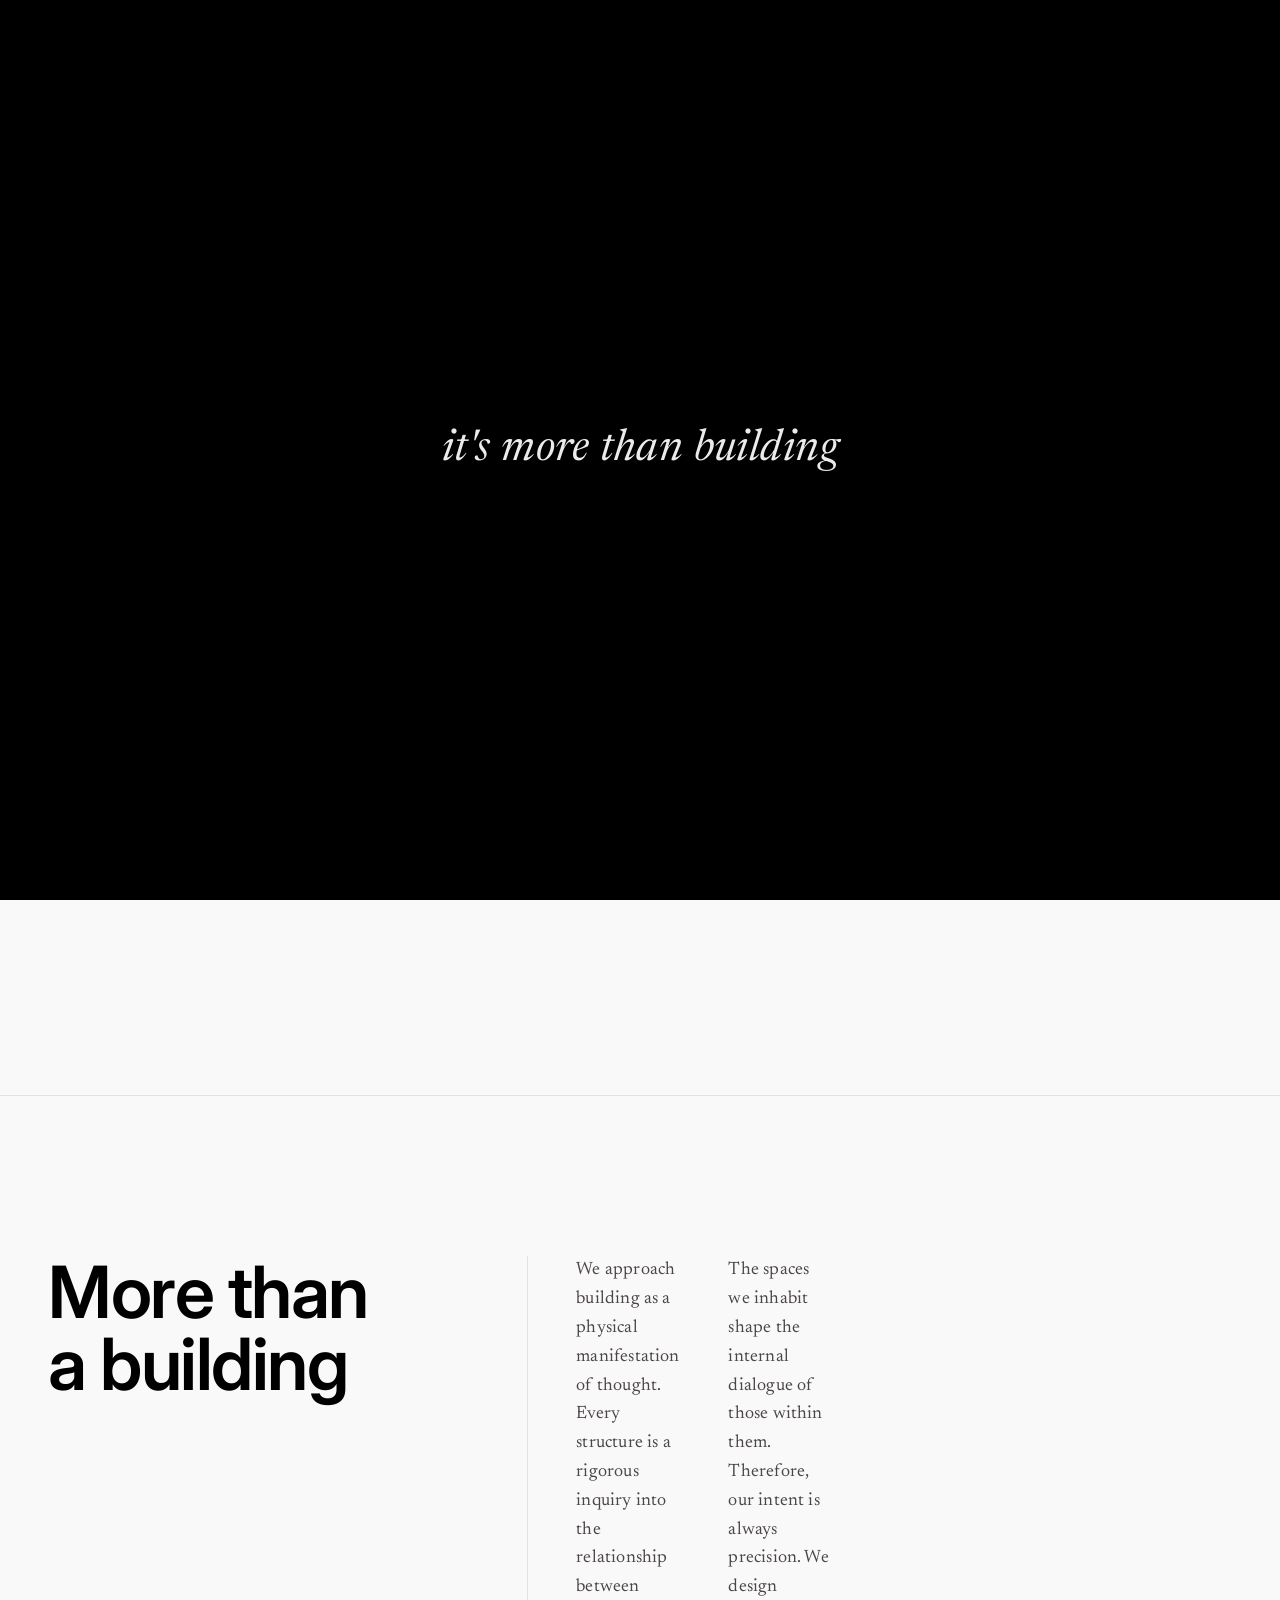
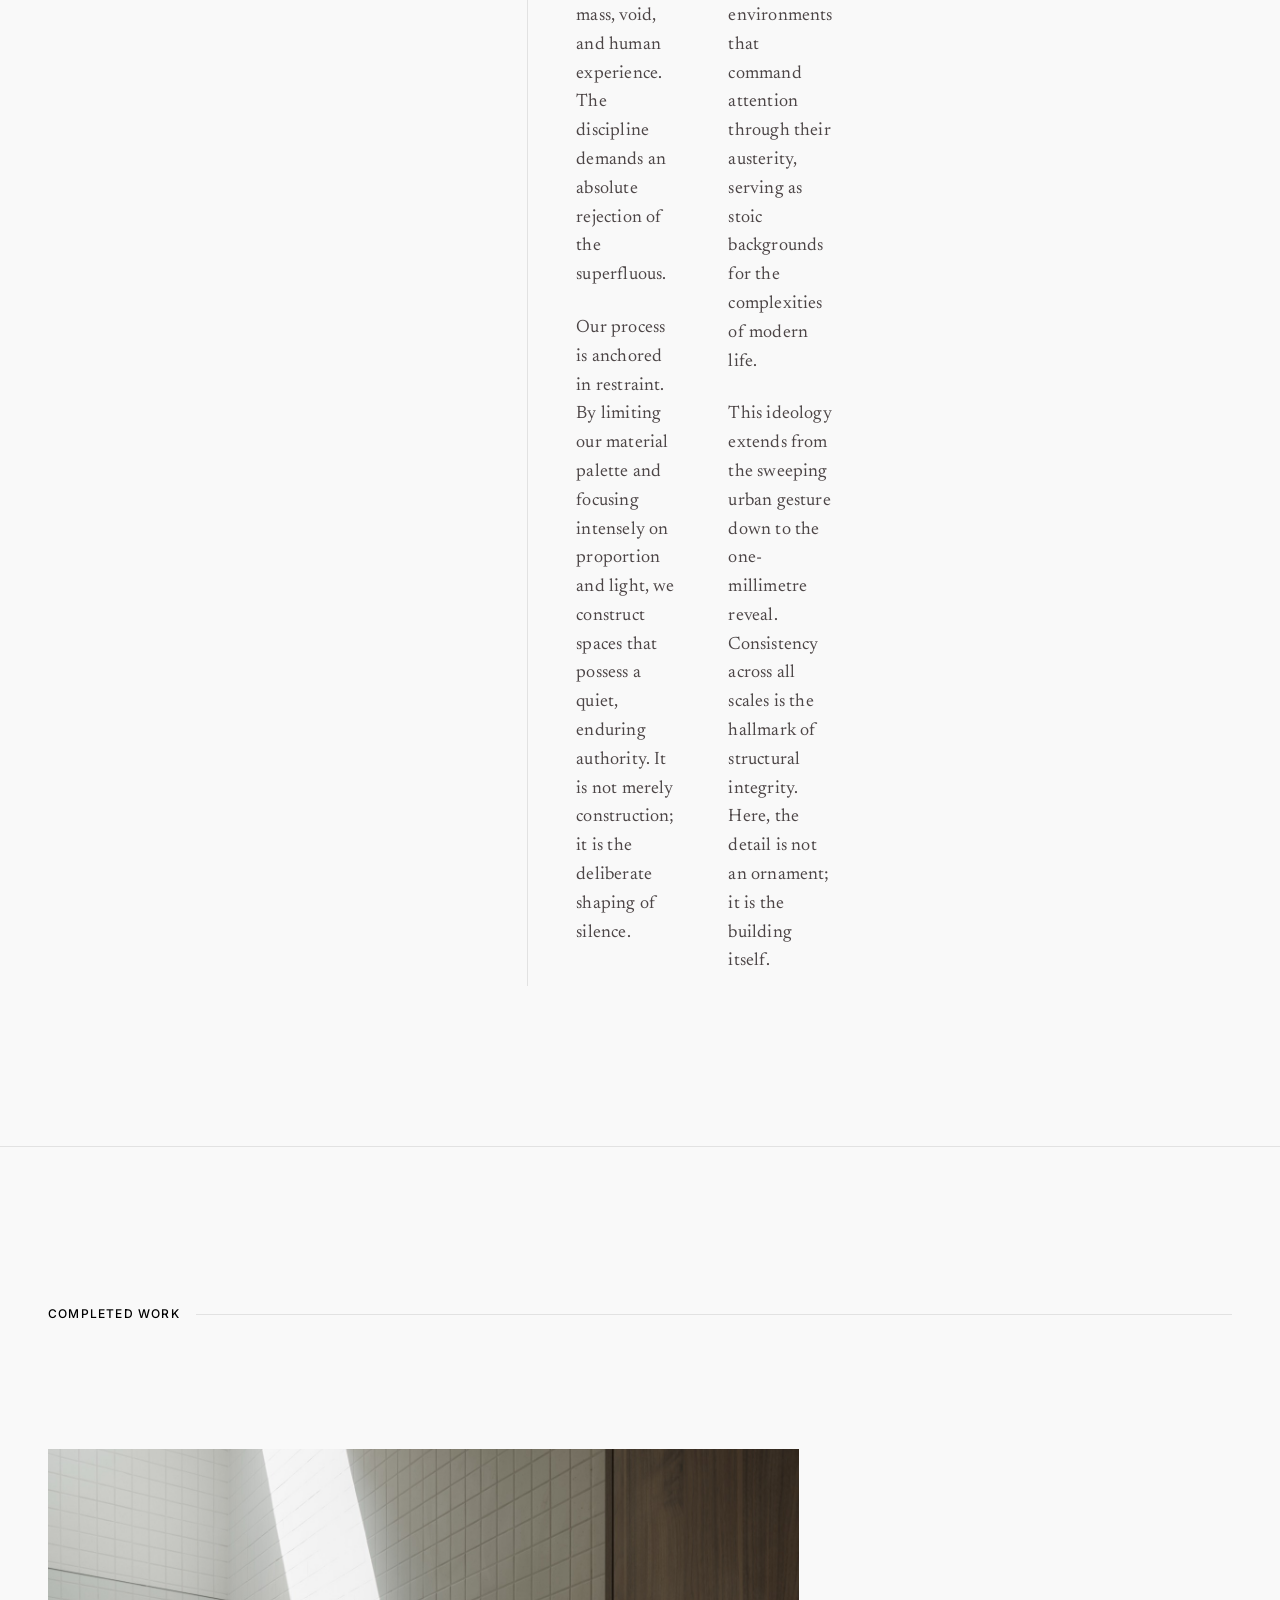
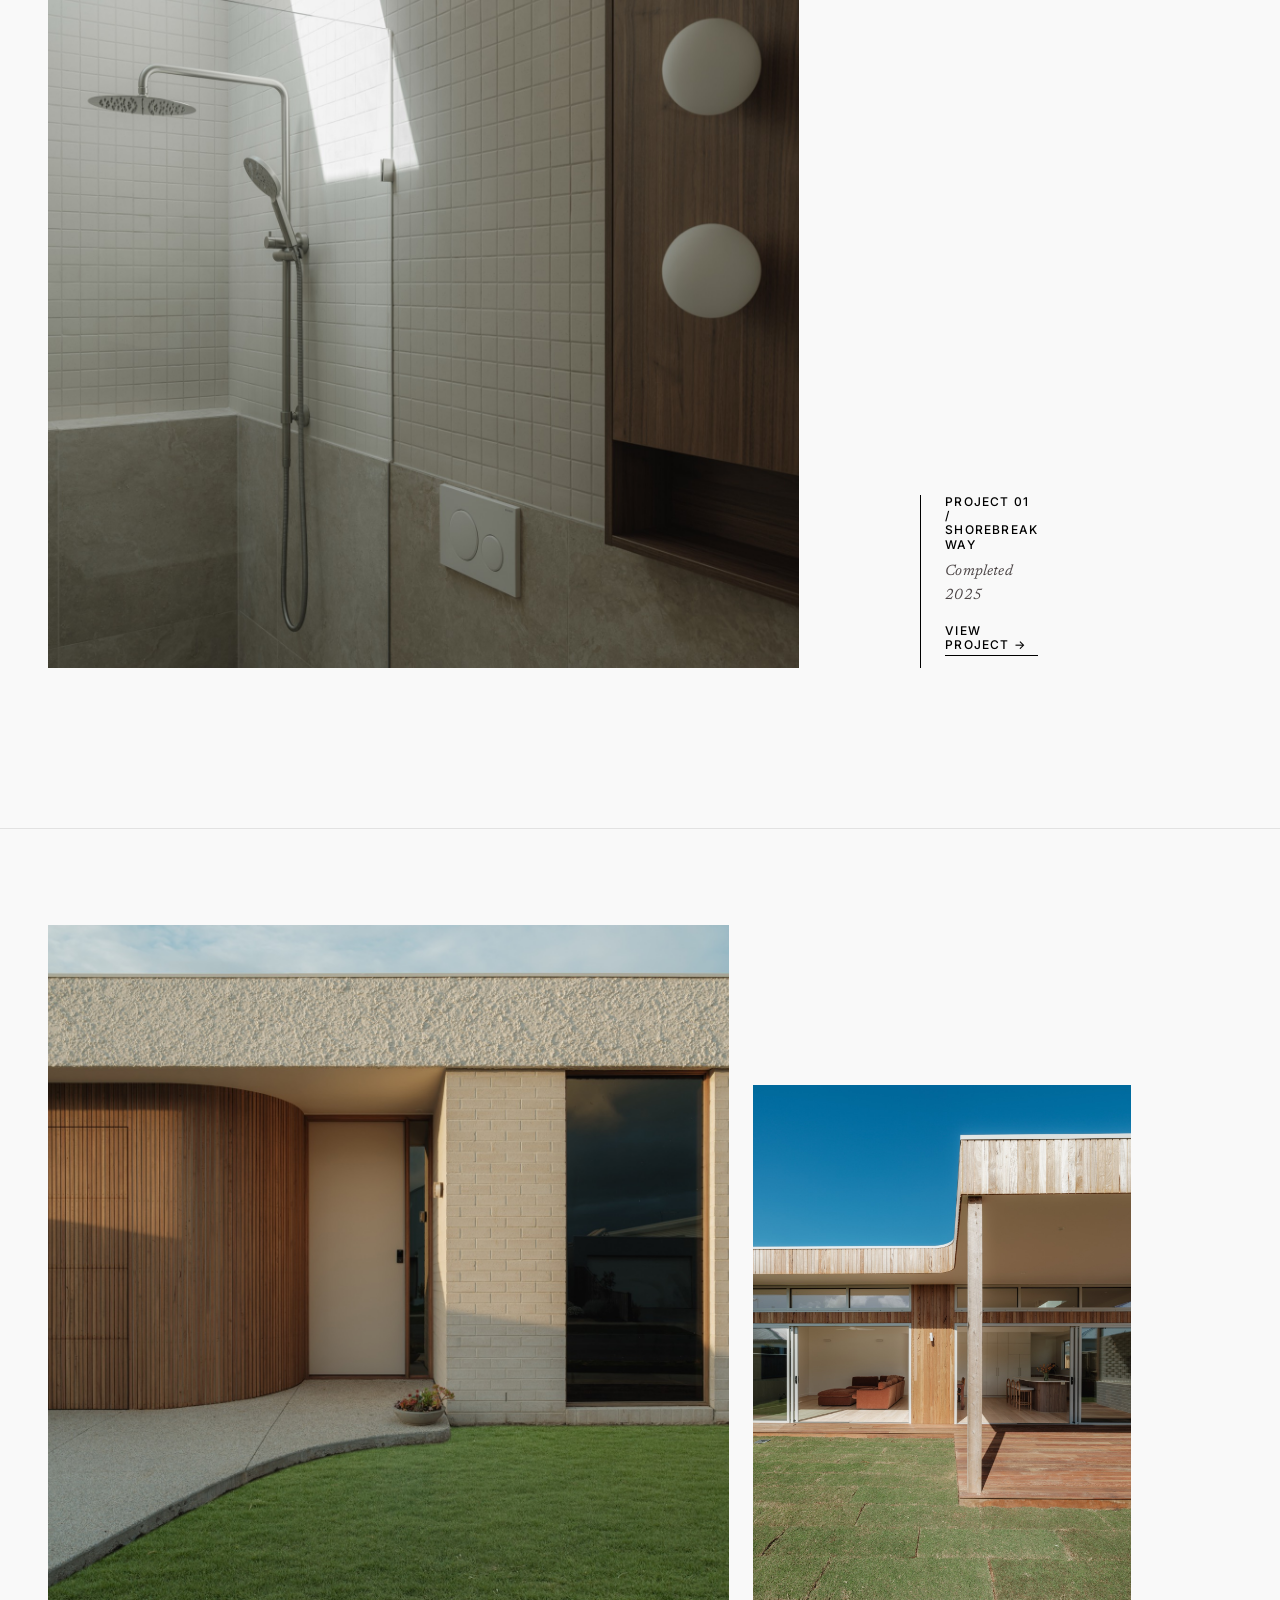
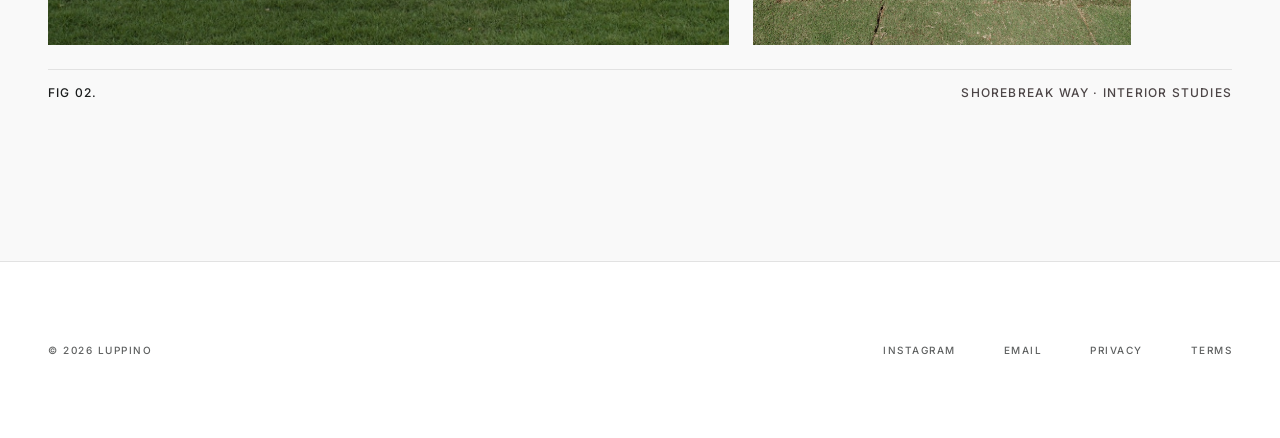
==== site/index.html @ 78cda124 "Initial site build for LUPPINO Three-page site (Home, Projects, Contact) implementing the Architectu" ====
<!DOCTYPE html>
<html lang="en">
<head>
  <meta charset="UTF-8" />
  <meta name="viewport" content="width=device-width, initial-scale=1.0" />
  <title>LUPPINO — Building with Intent</title>
  <meta name="description" content="LUPPINO is a building company committed to enduring architecture — precision in form, restraint in material, intent in every detail." />
  <link rel="preconnect" href="https://fonts.googleapis.com" />
  <link rel="preconnect" href="https://fonts.gstatic.com" crossorigin />
  <link rel="stylesheet" href="https://fonts.googleapis.com/css2?family=Inter:wght@400;500;600;700&family=Newsreader:opsz,wght@6..72,400;6..72,500&display=swap" />
  <link rel="stylesheet" href="css/styles.css" />
  <script defer src="js/motion.js"></script>
</head>
<body class="has-intro">

  <!-- Intro / page-load curtain -->
  <div class="intro" aria-hidden="true">
    <img class="intro__logo" src="images/logo.png" alt="" />
    <span class="intro__slogan">it's more than building</span>
  </div>

  <nav class="nav">
    <a href="index.html"><img class="nav__logo" src="images/logo.png" alt="LUPPINO" /></a>
    <ul class="nav__list">
      <li><a class="nav__link is-active" href="index.html">Home</a></li>
      <li><a class="nav__link" href="projects.html">Projects</a></li>
      <li><a class="nav__link" href="contact.html">Contact</a></li>
    </ul>
  </nav>

  <main>

    <!-- Hero -->
    <section class="hero" style="padding-top: 160px;">
      <div class="hero__frame hero__frame--branded">
        <img class="hero__image hero__image--clean" src="images/hero.jpg" alt="LUPPINO — Shorebreak Way" />
      </div>
      <div class="hero__caption">
        <span class="label-sm">Fig 01.</span>
        <span class="label-sm right">Shorebreak Way · 2025</span>
      </div>
    </section>

    <!-- Mission -->
    <section class="mission">
      <div class="grid-12">
        <div class="col-5">
          <h2 class="headline-lg mission__title">More than<br />a building</h2>
        </div>
        <div class="col-6 start-7 mission__copy">
          <div class="mission__copy-cols body-md">
            <p>We approach building as a physical manifestation of thought. Every structure is a rigorous inquiry into the relationship between mass, void, and human experience. The discipline demands an absolute rejection of the superfluous.</p>
            <p>Our process is anchored in restraint. By limiting our material palette and focusing intensely on proportion and light, we construct spaces that possess a quiet, enduring authority. It is not merely construction; it is the deliberate shaping of silence.</p>
            <p>The spaces we inhabit shape the internal dialogue of those within them. Therefore, our intent is always precision. We design environments that command attention through their austerity, serving as stoic backgrounds for the complexities of modern life.</p>
            <p>This ideology extends from the sweeping urban gesture down to the one-millimetre reveal. Consistency across all scales is the hallmark of structural integrity. Here, the detail is not an ornament; it is the building itself.</p>
          </div>
        </div>
      </div>
    </section>

    <!-- Featured Project -->
    <section class="featured">
      <div class="featured__heading">
        <span class="label-sm">Completed Work</span>
        <span class="rule" aria-hidden="true"></span>
      </div>

      <!-- Shorebreak Way — image left, caption right -->
      <div class="grid-12 featured__row">
        <div class="col-8 featured__image-wrap featured__image-wrap--lg">
          <a href="projects.html"><img src="images/project-04.jpg" alt="Shorebreak Way" /></a>
        </div>
        <div class="col-3 start-10 featured__caption featured__caption--left">
          <h3 class="label-sm">Project 01 / Shorebreak Way</h3>
          <p>Completed 2025</p>
          <a href="projects.html" class="featured__link label-sm">View Project →</a>
        </div>
      </div>
    </section>

    <!-- Closing image pair -->
    <section class="closing">
      <div class="closing__row grid-12">
        <div class="closing__frame closing__frame--lg col-7">
          <img src="images/project-12.jpg" alt="Shorebreak Way — interior" />
        </div>
        <div class="closing__frame closing__frame--md col-4 start-9">
          <img src="images/project-09.jpg" alt="Shorebreak Way — living volume" />
        </div>
      </div>
      <div class="closing__caption">
        <span class="label-sm">Fig 02.</span>
        <span class="label-sm right">Shorebreak Way · Interior Studies</span>
      </div>
    </section>

  </main>

  <footer class="footer">
    <span class="footer__copyright">© 2026 LUPPINO</span>
    <div class="footer__links">
      <a href="#">Instagram</a>
      <a href="contact.html">Email</a>
      <a href="#">Privacy</a>
      <a href="#">Terms</a>
    </div>
  </footer>

</body>
</html>
---- site/css/styles.css ----
/* =========================================================
   LUPPINO — Architectural Monograph design system
   ========================================================= */

/* ---------- Tokens ---------- */
:root {
  --background: #f9f9f9;
  --on-background: #1a1c1c;
  --primary: #000000;
  --on-primary: #ffffff;
  --surface: #f9f9f9;
  --surface-variant: #e2e2e2;
  --on-surface: #1a1c1c;
  --on-surface-variant: #4c4546;
  --secondary: #5d5f5f;
  --outline: #7e7576;

  --font-display: "Inter", "Helvetica Neue", Arial, sans-serif;
  --font-body: "Newsreader", Georgia, "Times New Roman", serif;

  --content-margin: 48px;
  --section-gap: 160px;
  --rule: 1px;

  --col-gap: 24px;
}

/* ---------- Reset ---------- */
*, *::before, *::after { box-sizing: border-box; }
html { -webkit-text-size-adjust: 100%; }
body, h1, h2, h3, h4, h5, h6, p, ul, ol, figure { margin: 0; }
ul, ol { padding: 0; list-style: none; }
img { display: block; max-width: 100%; height: auto; }
a { color: inherit; text-decoration: none; }
button, input, textarea { font: inherit; color: inherit; }
button { background: transparent; border: 0; cursor: pointer; }

/* No rounded corners anywhere — strictly orthogonal. */
*, *::before, *::after { border-radius: 0 !important; }

/* ---------- Base ---------- */
html, body { background: var(--background); color: var(--on-background); }
body {
  font-family: var(--font-body);
  font-size: 18px;
  line-height: 1.6;
  letter-spacing: 0.01em;
  -webkit-font-smoothing: antialiased;
  -moz-osx-font-smoothing: grayscale;
  min-height: 100vh;
  display: flex;
  flex-direction: column;
}
::selection { background: var(--primary); color: var(--on-primary); }

main { flex: 1 0 auto; }

/* ---------- Typography utilities ---------- */
.display-xl {
  font-family: var(--font-display);
  font-size: 96px;
  font-weight: 700;
  line-height: 0.9;
  letter-spacing: -0.04em;
}
.headline-lg {
  font-family: var(--font-display);
  font-size: 72px;
  font-weight: 600;
  line-height: 1.0;
  letter-spacing: -0.02em;
}
.headline-md {
  font-family: var(--font-display);
  font-size: 48px;
  font-weight: 600;
  line-height: 1.05;
  letter-spacing: -0.02em;
}
.body-md {
  font-family: var(--font-body);
  font-size: 18px;
  font-weight: 400;
  line-height: 1.6;
  letter-spacing: 0.01em;
}
.label-sm {
  font-family: var(--font-display);
  font-size: 12px;
  font-weight: 500;
  line-height: 1.2;
  letter-spacing: 0.1em;
  text-transform: uppercase;
}

/* ---------- Layout primitives ---------- */
.container {
  padding-left: var(--content-margin);
  padding-right: var(--content-margin);
}
.section { padding-top: var(--section-gap); padding-bottom: var(--section-gap); }
.section--top-rule { border-top: var(--rule) solid var(--surface-variant); }

.grid-12 {
  display: grid;
  grid-template-columns: repeat(12, 1fr);
  gap: var(--col-gap);
}

/* Convenient column helpers */
.col-3 { grid-column: span 3; }
.col-4 { grid-column: span 4; }
.col-5 { grid-column: span 5; }
.col-6 { grid-column: span 6; }
.col-7 { grid-column: span 7; }
.col-8 { grid-column: span 8; }
.col-10 { grid-column: span 10; }
.col-12 { grid-column: span 12; }

.start-2 { grid-column-start: 2; }
.start-3 { grid-column-start: 3; }
.start-4 { grid-column-start: 4; }
.start-5 { grid-column-start: 5; }
.start-6 { grid-column-start: 6; }
.start-7 { grid-column-start: 7; }
.start-10 { grid-column-start: 10; }

/* ---------- Top nav ---------- */
.nav {
  position: fixed;
  top: 0;
  left: 0;
  right: 0;
  z-index: 50;
  display: flex;
  align-items: center;
  justify-content: space-between;
  padding: 28px var(--content-margin);
  background: transparent;
}
.nav__logo {
  height: 22px;
  width: auto;
  display: block;
  filter: invert(1);
}
.nav--over-image .nav__logo { filter: none; }
.nav__list {
  display: flex;
  gap: 36px;
  align-items: center;
}
.nav__link {
  font-family: var(--font-display);
  font-size: 11px;
  font-weight: 600;
  letter-spacing: 0.18em;
  text-transform: uppercase;
  color: #94989b;
  padding-bottom: 4px;
  border-bottom: 1px solid transparent;
  transition: color 0.3s ease, border-color 0.3s ease;
}
.nav__link:hover { color: var(--primary); }
.nav__link.is-active {
  color: var(--primary);
  border-bottom-color: var(--primary);
}

/* ---------- Footer ---------- */
.footer {
  border-top: var(--rule) solid var(--surface-variant);
  background: #ffffff;
  padding: 80px var(--content-margin);
  display: grid;
  grid-template-columns: 1fr 2fr;
  gap: 48px;
  align-items: center;
}
.footer__copyright {
  font-family: var(--font-display);
  font-size: 10px;
  letter-spacing: 0.15em;
  font-weight: 500;
  text-transform: uppercase;
  color: var(--secondary);
}
.footer__links {
  display: flex;
  gap: 48px;
  justify-content: flex-end;
}
.footer__links a {
  font-family: var(--font-display);
  font-size: 10px;
  letter-spacing: 0.15em;
  font-weight: 500;
  text-transform: uppercase;
  color: var(--secondary);
  text-underline-offset: 4px;
  transition: color 0.4s ease;
}
.footer__links a:hover {
  color: var(--primary);
  text-decoration: underline;
}

/* ---------- Buttons ---------- */
.button {
  display: inline-block;
  padding: 16px 28px;
  background: var(--primary);
  color: var(--on-primary);
  font-family: var(--font-display);
  font-size: 11px;
  font-weight: 700;
  letter-spacing: 0.2em;
  text-transform: uppercase;
  border: 1px solid var(--primary);
  cursor: pointer;
  transition: background 0.25s ease, color 0.25s ease;
}
.button:hover {
  background: var(--background);
  color: var(--primary);
}

/* ---------- Hero (homepage) ---------- */
.hero {
  padding: 0 var(--content-margin);
  padding-bottom: var(--section-gap);
  position: relative;
}
.hero__frame {
  position: relative;
  width: 100%;
  height: 80vh;
  min-height: 600px;
  background: var(--surface-variant);
  overflow: hidden;
}
.hero__image {
  position: absolute;
  inset: 0;
  width: 100%;
  height: 100%;
  object-fit: cover;
  filter: brightness(0.65);
  transition: transform 1.5s ease-out;
}
.hero__image--clean { filter: none; }
.hero__frame:hover .hero__image { transform: scale(1.04); }
.hero__overlay {
  position: absolute;
  inset: 0;
  display: flex;
  flex-direction: column;
  justify-content: center;
  align-items: center;
  text-align: center;
  padding: 32px;
  pointer-events: none;
}
.hero__wordmark {
  width: 50vw;
  max-width: 720px;
  height: auto;
  filter: invert(1) brightness(2);
}
.hero__tagline {
  margin-top: 32px;
  color: rgba(255, 255, 255, 0.9);
  font-family: var(--font-display);
  font-size: 22px;
  font-weight: 500;
  letter-spacing: 0.2em;
  text-transform: uppercase;
  text-shadow: 0 2px 12px rgba(0, 0, 0, 0.25);
}
.hero__caption {
  margin-top: 24px;
  display: flex;
  justify-content: space-between;
  align-items: flex-start;
  border-top: var(--rule) solid var(--surface-variant);
  padding-top: 16px;
  width: 33.333%;
}
.hero__caption .right { text-align: right; color: var(--on-surface-variant); }

/* ---------- Mission section ---------- */
.mission {
  padding: var(--section-gap) var(--content-margin);
  border-top: var(--rule) solid var(--surface-variant);
}
.mission__title {
  position: sticky;
  top: 160px;
  color: var(--primary);
}
.mission__copy {
  border-left: var(--rule) solid var(--surface-variant);
  padding-left: 48px;
}
.mission__copy-cols {
  column-count: 2;
  column-gap: 48px;
  color: var(--on-surface-variant);
}
.mission__copy-cols p { break-inside: avoid; margin-bottom: 24px; }

/* ---------- Featured projects (homepage) ---------- */
.featured {
  padding: var(--section-gap) var(--content-margin);
  border-top: var(--rule) solid var(--surface-variant);
}
.featured__heading {
  display: flex;
  align-items: center;
  gap: 16px;
  margin-bottom: 128px;
}
.featured__heading .label-sm { color: var(--primary); }
.featured__heading .rule {
  height: var(--rule);
  background: var(--surface-variant);
  flex: 1;
}
.featured__row { margin-bottom: 192px; align-items: end; }
.featured__row:last-child { margin-bottom: 0; }

.featured__image-wrap--lg img { height: 819px; }
.featured__image-wrap--md img { height: 614px; }
.featured__image-wrap img { width: 100%; object-fit: cover; }

.featured__caption {
  padding-bottom: 8px;
}
.featured__caption--left {
  border-left: var(--rule) solid var(--primary);
  padding-left: 24px;
}
.featured__caption--right {
  border-right: var(--rule) solid var(--primary);
  padding-right: 24px;
  text-align: right;
}
.featured__caption h3 {
  color: var(--primary);
  margin-bottom: 8px;
}
.featured__caption p {
  font-style: italic;
  font-size: 15px;
  color: var(--on-surface-variant);
}
.featured__link {
  display: inline-block;
  margin-top: 16px;
  color: var(--primary);
  border-bottom: 1px solid var(--primary);
  padding-bottom: 2px;
  transition: opacity 0.2s ease;
}
.featured__link:hover { opacity: 0.6; }

/* ---------- Single project showcase ---------- */
.project-showcase {
  padding: 0 var(--content-margin);
  padding-bottom: var(--section-gap);
}
.project-showcase__hero {
  width: 100%;
  height: 80vh;
  min-height: 600px;
  margin-bottom: 80px;
  background: var(--surface-variant);
  overflow: hidden;
}
.project-showcase__hero img {
  width: 100%;
  height: 100%;
  object-fit: cover;
}
.project-showcase__meta {
  display: grid;
  grid-template-columns: repeat(12, 1fr);
  gap: var(--col-gap);
  padding-top: 32px;
  padding-bottom: 96px;
  border-top: var(--rule) solid var(--surface-variant);
}
.project-showcase__meta-item h4 {
  color: var(--secondary);
  margin-bottom: 12px;
}
.project-showcase__meta-item p {
  font-family: var(--font-display);
  font-size: 16px;
  font-weight: 500;
  color: var(--primary);
  letter-spacing: 0.02em;
}
.project-showcase__intro {
  display: grid;
  grid-template-columns: repeat(12, 1fr);
  gap: var(--col-gap);
  margin-bottom: 96px;
}
.project-showcase__intro-title { color: var(--primary); }
.project-showcase__intro-body { color: var(--on-surface); }
.project-showcase__intro-body p { margin-bottom: 24px; }
.project-showcase__intro-body p:last-child { margin-bottom: 0; }

.gallery {
  display: grid;
  grid-template-columns: repeat(12, 1fr);
  gap: 80px var(--col-gap);
  padding-bottom: 96px;
}
.gallery__image-wrap {
  width: 100%;
  background: var(--surface-variant);
  overflow: hidden;
}
.gallery__image-wrap img {
  width: 100%;
  height: 100%;
  object-fit: cover;
  transition: transform 1.2s ease-out;
}
.gallery__image-wrap:hover img { transform: scale(1.03); }
.gallery__caption {
  margin-top: 12px;
  display: flex;
  justify-content: space-between;
  gap: 16px;
}
.gallery__caption span:last-child { color: var(--on-surface-variant); }

@media (max-width: 800px) {
  .project-showcase__meta > * { grid-column: 1 / -1; padding-bottom: 16px; }
  .project-showcase__intro > * { grid-column: 1 / -1; }
  .gallery > * { grid-column: 1 / -1 !important; }
  .project-showcase__hero { height: 60vh; min-height: 360px; margin-bottom: 48px; }
}

/* ---------- Closing image pair (homepage) ---------- */
.closing {
  padding: 0 var(--content-margin) var(--section-gap);
  border-top: var(--rule) solid var(--surface-variant);
  padding-top: 96px;
}
.closing__row { align-items: end; }
.closing__frame {
  width: 100%;
  background: var(--surface-variant);
  overflow: hidden;
}
.closing__frame--lg { height: 720px; }
.closing__frame--md { height: 560px; }
.closing__frame img {
  width: 100%;
  height: 100%;
  object-fit: cover;
  transition: transform 1.6s cubic-bezier(0.22, 1, 0.36, 1);
}
.closing__frame:hover img { transform: scale(1.04); }
.closing__caption {
  margin-top: 24px;
  display: flex;
  justify-content: space-between;
  border-top: var(--rule) solid var(--surface-variant);
  padding-top: 16px;
}
.closing__caption .right { color: var(--on-surface-variant); }

@media (max-width: 1100px) {
  .closing__frame--lg { height: 540px; }
  .closing__frame--md { height: 420px; }
}
@media (max-width: 800px) {
  .closing { padding-top: 64px; }
  .closing__row > * { grid-column: 1 / -1; margin-bottom: 32px; }
  .closing__frame--lg { height: 380px; }
  .closing__frame--md { height: 300px; }
}

/* ---------- Projects page ---------- */
.page-header {
  padding: 200px var(--content-margin) 96px;
}
.page-header__title { color: var(--primary); }
.page-header__intro {
  max-width: 540px;
  color: var(--on-surface-variant);
}

.page-header__grid {
  align-items: end;
}
.page-header__eyebrow {
  display: block;
  margin-bottom: 24px;
  color: var(--secondary);
}
.page-header__aside {
  padding-bottom: 12px;
  border-left: var(--rule) solid var(--surface-variant);
  padding-left: 32px;
}

@media (max-width: 800px) {
  .page-header__grid > * { grid-column: 1 / -1; }
  .page-header__aside {
    border-left: 0;
    padding-left: 0;
    margin-top: 32px;
  }
}

.projects-grid {
  padding: 0 var(--content-margin) var(--section-gap);
  display: grid;
  grid-template-columns: repeat(12, 1fr);
  gap: 96px var(--col-gap);
}
.project { display: flex; flex-direction: column; }
.project__image {
  width: 100%;
  background: var(--surface-variant);
  overflow: hidden;
}
.project__image img {
  width: 100%;
  height: 100%;
  object-fit: cover;
  transition: transform 1.2s ease-out;
}
.project:hover .project__image img { transform: scale(1.03); }

.project__meta {
  margin-top: 16px;
  border-top: var(--rule) solid var(--surface-variant);
  padding-top: 12px;
  display: flex;
  justify-content: space-between;
  align-items: baseline;
  gap: 16px;
}
.project__meta h3 { color: var(--primary); }
.project__meta .meta-right {
  color: var(--on-surface-variant);
  text-align: right;
}
.project__caption {
  margin-top: 8px;
  font-style: italic;
  color: var(--on-surface-variant);
  font-size: 15px;
}

/* Aspect ratio helpers */
.ratio-21x9 { aspect-ratio: 21 / 9; }
.ratio-16x9 { aspect-ratio: 16 / 9; }
.ratio-3x2  { aspect-ratio: 3 / 2; }
.ratio-4x5  { aspect-ratio: 4 / 5; }
.ratio-3x4  { aspect-ratio: 3 / 4; }
.ratio-1x1  { aspect-ratio: 1 / 1; }

/* ---------- Contact page ---------- */
.contact-hero {
  padding: 200px var(--content-margin) 80px;
}
.contact-hero__title {
  color: var(--primary);
  text-transform: uppercase;
}
.contact-hero__intro {
  color: var(--on-surface-variant);
  max-width: 460px;
  margin-top: 24px;
}

.contact-info {
  padding: 80px var(--content-margin);
  border-top: var(--rule) solid var(--surface-variant);
  border-bottom: var(--rule) solid var(--surface-variant);
}
.info-block { padding-right: 24px; }
.info-block + .info-block {
  border-left: var(--rule) solid var(--surface-variant);
  padding-left: 48px;
  padding-right: 0;
}
.info-block h4 {
  color: var(--secondary);
  margin-bottom: 24px;
}
.info-block p { color: var(--on-surface); margin-bottom: 8px; font-size: 17px; }
.info-block a { display: block; margin-bottom: 8px; font-size: 17px; }
.info-block a:hover { text-decoration: underline; text-underline-offset: 4px; }

.contact-form-section {
  padding: var(--section-gap) var(--content-margin);
}
.contact-form-section__title {
  color: var(--primary);
  margin-bottom: 64px;
}
.form {
  display: grid;
  grid-template-columns: repeat(12, 1fr);
  gap: 48px var(--col-gap);
}
.form__field {
  grid-column: span 6;
  display: flex;
  flex-direction: column;
}
.form__field--full { grid-column: span 12; }
.form__label {
  font-family: var(--font-display);
  font-size: 11px;
  font-weight: 500;
  letter-spacing: 0.15em;
  text-transform: uppercase;
  color: var(--on-surface-variant);
  margin-bottom: 12px;
}
.form__input,
.form__textarea {
  background: transparent;
  border: 0;
  border-bottom: var(--rule) solid var(--primary);
  padding: 8px 0;
  font-family: var(--font-body);
  font-size: 18px;
  color: var(--on-background);
  outline: none;
  transition: border-bottom-width 0.2s ease;
}
.form__input:focus,
.form__textarea:focus {
  border-bottom-width: 2px;
  padding-bottom: 7px;
}
.form__textarea {
  min-height: 120px;
  resize: vertical;
}
.form__submit-row {
  grid-column: span 12;
  display: flex;
  justify-content: flex-end;
  align-items: center;
  gap: 24px;
  margin-top: 32px;
}
.form__note {
  font-family: var(--font-display);
  font-size: 11px;
  letter-spacing: 0.15em;
  text-transform: uppercase;
  color: var(--secondary);
}

/* =========================================================
   Motion — emulating the slow, editorial feel of high-end
   architectural sites. All transforms run on cheap properties
   (opacity, transform, clip-path) and respect reduced motion.
   ========================================================= */

html { scroll-behavior: smooth; }

/* ---- Intro curtain (homepage only) ---- */
body.has-intro { overflow: hidden; }

.intro {
  position: fixed;
  inset: 0;
  z-index: 100;
  background: #000;
  display: grid;
  place-items: center;
  transform: translateY(0);
}
/* Both logo + slogan stack in the same grid cell so they share the centre */
.intro__logo,
.intro__slogan { grid-area: 1 / 1; }

.intro__logo {
  width: 32vw;
  max-width: 420px;
  height: auto;
  opacity: 0;
  transform: translateY(12px);
  /* Beat 1: logo fades in, holds, then fades out (slight rise) */
  animation:
    intro-logo-in 0.9s cubic-bezier(0.22, 1, 0.36, 1) 0.25s forwards,
    intro-logo-out 0.55s cubic-bezier(0.65, 0, 0.35, 1) 1.6s forwards;
}

.intro__slogan {
  font-family: var(--font-body);
  font-style: italic;
  font-weight: 400;
  font-size: clamp(22px, 3.6vw, 44px);
  letter-spacing: 0.01em;
  color: rgba(255, 255, 255, 0.92);
  opacity: 0;
  transform: translateY(18px);
  /* Beat 2: slogan masks up after the logo leaves; rides the curtain on exit */
  animation: intro-slogan-in 0.9s cubic-bezier(0.22, 1, 0.36, 1) 2.25s forwards;
}

.intro--leaving {
  animation: intro-fade-out 1.2s ease forwards;
  pointer-events: none;
}
.intro--done { display: none; }

@keyframes intro-logo-in {
  to { opacity: 1; transform: translateY(0); }
}
@keyframes intro-logo-out {
  to { opacity: 0; transform: translateY(-8px); }
}
@keyframes intro-slogan-in {
  to { opacity: 1; transform: translateY(0); }
}
@keyframes intro-fade-out {
  to { opacity: 0; }
}

/* While the intro is showing, hold the entrance animations off */
body.has-intro .nav { transform: translateY(-100%); opacity: 0; }
body.has-intro .hero__frame { clip-path: inset(0 0 100% 0); }
body.has-intro .hero__image { transform: scale(1.04); animation: none; }
body.has-intro .hero__caption { opacity: 0; }

@media (prefers-reduced-motion: reduce) {
  .intro { display: none; }
  body.has-intro { overflow: auto; }
}

/* ---- Page-load entrance ---- */
.nav {
  transform: translateY(-100%);
  opacity: 0;
  transition: transform 0.9s cubic-bezier(0.22, 1, 0.36, 1) 0.2s,
              opacity 0.9s ease 0.2s;
}
.is-loaded .nav { transform: translateY(0); opacity: 1; }

/* Nav hides on scroll-down, returns on scroll-up */
.nav { transition-property: transform, opacity, background; }
.nav--hidden { transform: translateY(-100%); }
.nav--scrolled {
  background: rgba(249, 249, 249, 0.85);
  backdrop-filter: blur(12px);
  -webkit-backdrop-filter: blur(12px);
}
.nav--scrolled,
.nav--hidden { transition-delay: 0s; }

/* ---- Hero entrance + Ken Burns ---- */
.hero__frame {
  clip-path: inset(0 0 100% 0);
  transition: clip-path 1.6s cubic-bezier(0.65, 0, 0.35, 1) 0.2s;
}
.is-loaded .hero__frame { clip-path: inset(0); }

@keyframes ken-burns {
  0%   { transform: scale(1.04); }
  100% { transform: scale(1.10); }
}
.hero__image {
  transform: scale(1.04);
  transition: transform 2s cubic-bezier(0.22, 1, 0.36, 1) 0.4s;
}
.is-loaded .hero__image {
  transform: scale(1);
  animation: ken-burns 18s ease-in-out 2.4s infinite alternate;
}
.hero__frame:hover .hero__image { animation-play-state: paused; }

.hero__caption {
  opacity: 0;
  transform: translateY(12px);
  transition: opacity 0.9s ease 1.2s, transform 0.9s cubic-bezier(0.22, 1, 0.36, 1) 1.2s;
}
.is-loaded .hero__caption { opacity: 1; transform: translateY(0); }

/* ---- Scroll-triggered reveals ---- */
.reveal {
  opacity: 0;
  transform: translateY(48px);
  transition: opacity 1.1s cubic-bezier(0.22, 1, 0.36, 1),
              transform 1.1s cubic-bezier(0.22, 1, 0.36, 1);
  will-change: transform, opacity;
}
.reveal.is-visible {
  opacity: 1;
  transform: translateY(0);
}

/* Mask reveal — image clips up from the bottom */
.reveal-mask {
  clip-path: inset(0 0 100% 0);
  transition: clip-path 1.4s cubic-bezier(0.65, 0, 0.35, 1);
  will-change: clip-path;
}
.reveal-mask.is-visible { clip-path: inset(0); }

/* Line-by-line text reveal — for headlines */
.reveal-lines { display: block; }
.reveal-lines .line {
  display: block;
  overflow: hidden;
}
.reveal-lines .line > span {
  display: inline-block;
  transform: translateY(105%);
  transition: transform 1s cubic-bezier(0.22, 1, 0.36, 1);
}
.reveal-lines.is-visible .line > span { transform: translateY(0); }
.reveal-lines.is-visible .line:nth-child(2) > span { transition-delay: 0.12s; }
.reveal-lines.is-visible .line:nth-child(3) > span { transition-delay: 0.24s; }

/* Stagger children */
.reveal-stagger > * {
  opacity: 0;
  transform: translateY(28px);
  transition: opacity 0.9s cubic-bezier(0.22, 1, 0.36, 1),
              transform 0.9s cubic-bezier(0.22, 1, 0.36, 1);
}
.reveal-stagger.is-visible > * { opacity: 1; transform: translateY(0); }
.reveal-stagger.is-visible > *:nth-child(1) { transition-delay: 0s; }
.reveal-stagger.is-visible > *:nth-child(2) { transition-delay: 0.1s; }
.reveal-stagger.is-visible > *:nth-child(3) { transition-delay: 0.2s; }
.reveal-stagger.is-visible > *:nth-child(4) { transition-delay: 0.3s; }

/* Image hover lift on featured/project tiles */
.featured__image-wrap img,
.gallery__image-wrap img,
.project__image img,
.project-showcase__hero img {
  transition: transform 1.6s cubic-bezier(0.22, 1, 0.36, 1);
}
.featured__image-wrap:hover img,
.gallery__image-wrap:hover img,
.project:hover .project__image img,
.project-showcase__hero:hover img { transform: scale(1.04); }

/* Reduced motion — disable everything except basic fades */
@media (prefers-reduced-motion: reduce) {
  *, *::before, *::after {
    animation-duration: 0.01ms !important;
    transition-duration: 0.01ms !important;
    scroll-behavior: auto !important;
  }
  .hero__frame,
  .reveal,
  .reveal-mask,
  .reveal-stagger > *,
  .reveal-lines .line > span { opacity: 1 !important; transform: none !important; clip-path: none !important; }
  .is-loaded .hero__image { animation: none; }
}

/* ---------- Responsive ---------- */
@media (max-width: 1100px) {
  :root {
    --content-margin: 32px;
    --section-gap: 120px;
  }
  .display-xl { font-size: 72px; }
  .headline-lg { font-size: 56px; }
  .featured__image-wrap--lg img { height: 600px; }
  .featured__image-wrap--md img { height: 480px; }
}

@media (max-width: 800px) {
  :root {
    --content-margin: 24px;
    --section-gap: 96px;
    --col-gap: 16px;
  }

  .display-xl { font-size: 56px; }
  .headline-lg { font-size: 44px; }
  .headline-md { font-size: 32px; }

  .nav { padding: 20px var(--content-margin); }
  .nav__list { gap: 20px; }
  .nav__link { font-size: 10px; letter-spacing: 0.15em; }

  /* Collapse 12-col grids on mobile */
  .grid-12 > [class*="col-"] { grid-column: 1 / -1; }
  .grid-12 > [class*="start-"] { grid-column-start: 1; }

  .hero__frame { height: 70vh; min-height: 480px; }
  .hero__wordmark { width: 70vw; }
  .hero__tagline { font-size: 14px; }
  .hero__caption { width: 100%; }

  .mission__title { position: static; margin-bottom: 32px; }
  .mission__copy { border-left: 0; padding-left: 0; }
  .mission__copy-cols { column-count: 1; }

  .featured__heading { margin-bottom: 64px; }
  .featured__row { margin-bottom: 96px; }
  .featured__image-wrap--lg img,
  .featured__image-wrap--md img { height: 360px; }
  .featured__caption--left,
  .featured__caption--right {
    border: 0;
    padding: 0;
    text-align: left;
  }

  .projects-grid { gap: 64px var(--col-gap); }
  .projects-grid > .project { grid-column: 1 / -1 !important; }

  .footer {
    grid-template-columns: 1fr;
    text-align: left;
    padding: 56px var(--content-margin);
  }
  .footer__links { justify-content: flex-start; flex-wrap: wrap; gap: 24px; }

  .info-block + .info-block {
    border-left: 0;
    border-top: var(--rule) solid var(--surface-variant);
    padding-left: 0;
    padding-top: 32px;
    margin-top: 32px;
  }
  .form__field { grid-column: span 12; }
}
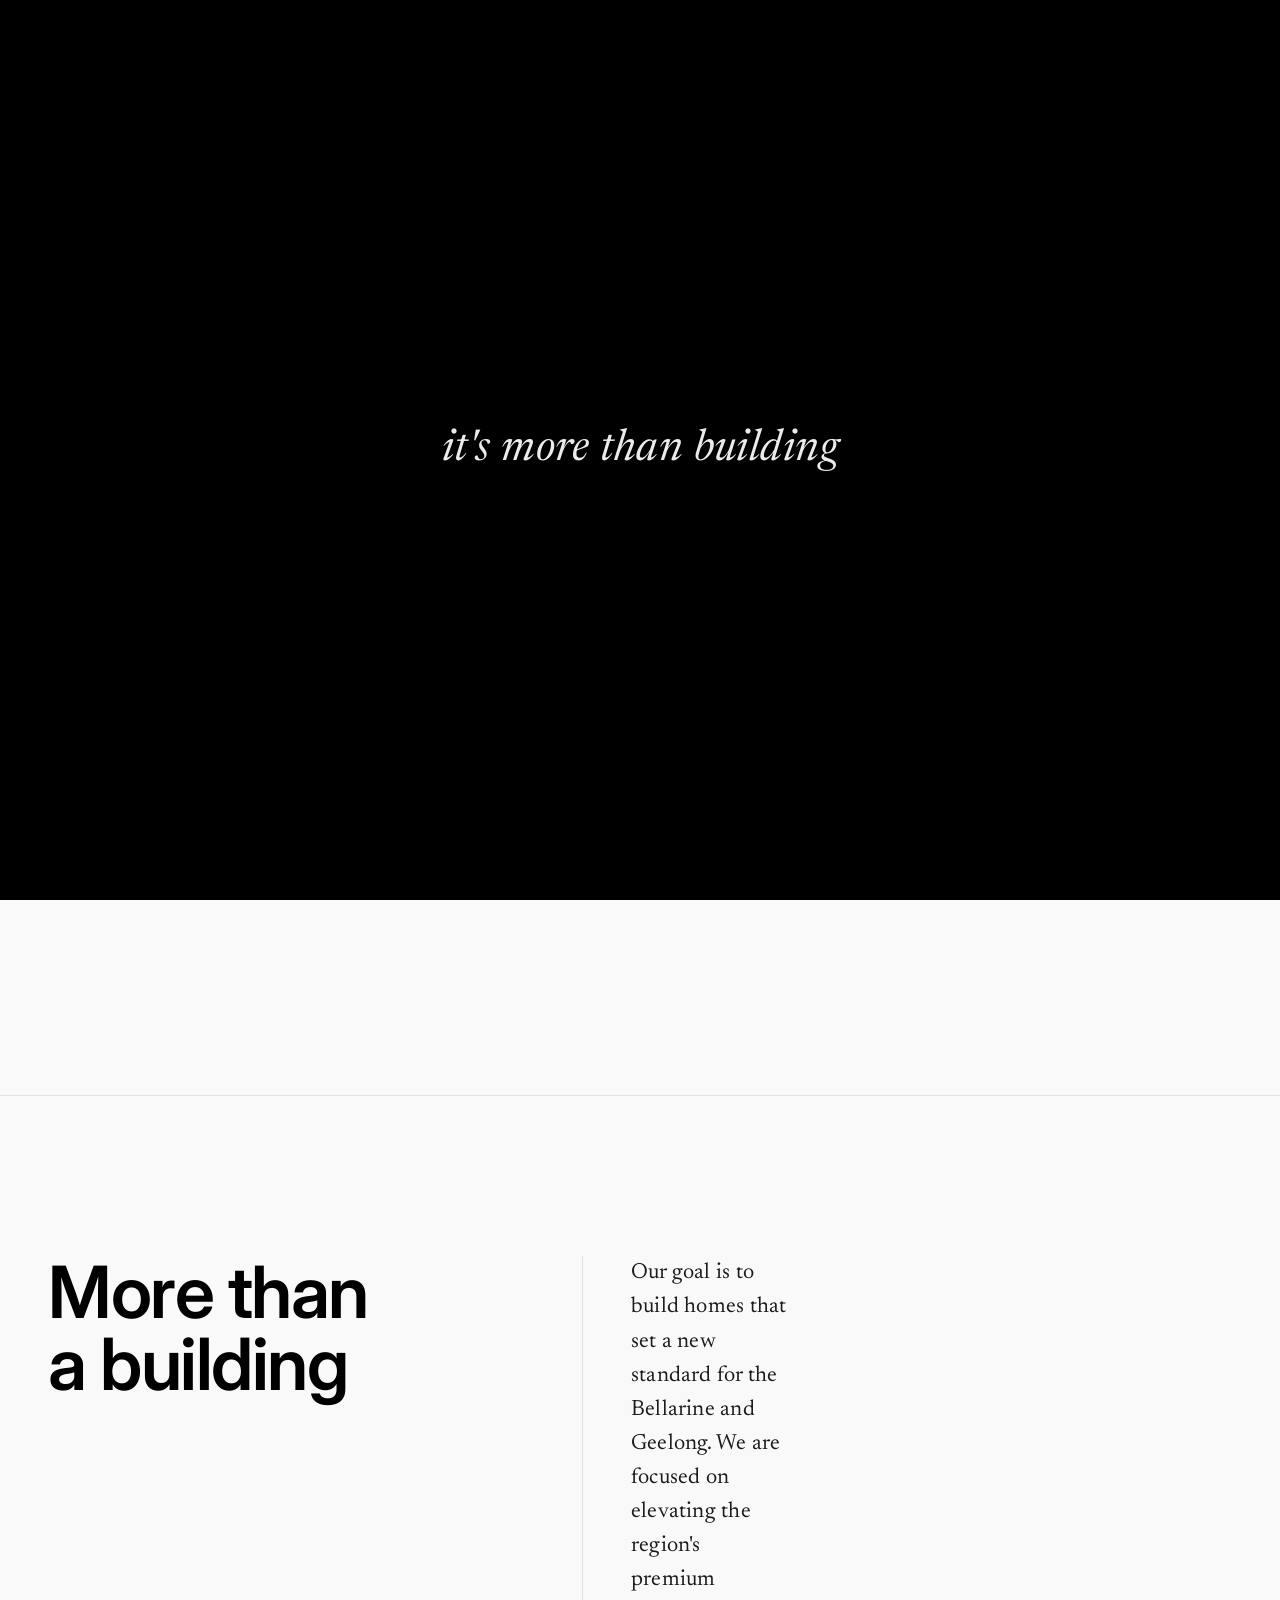
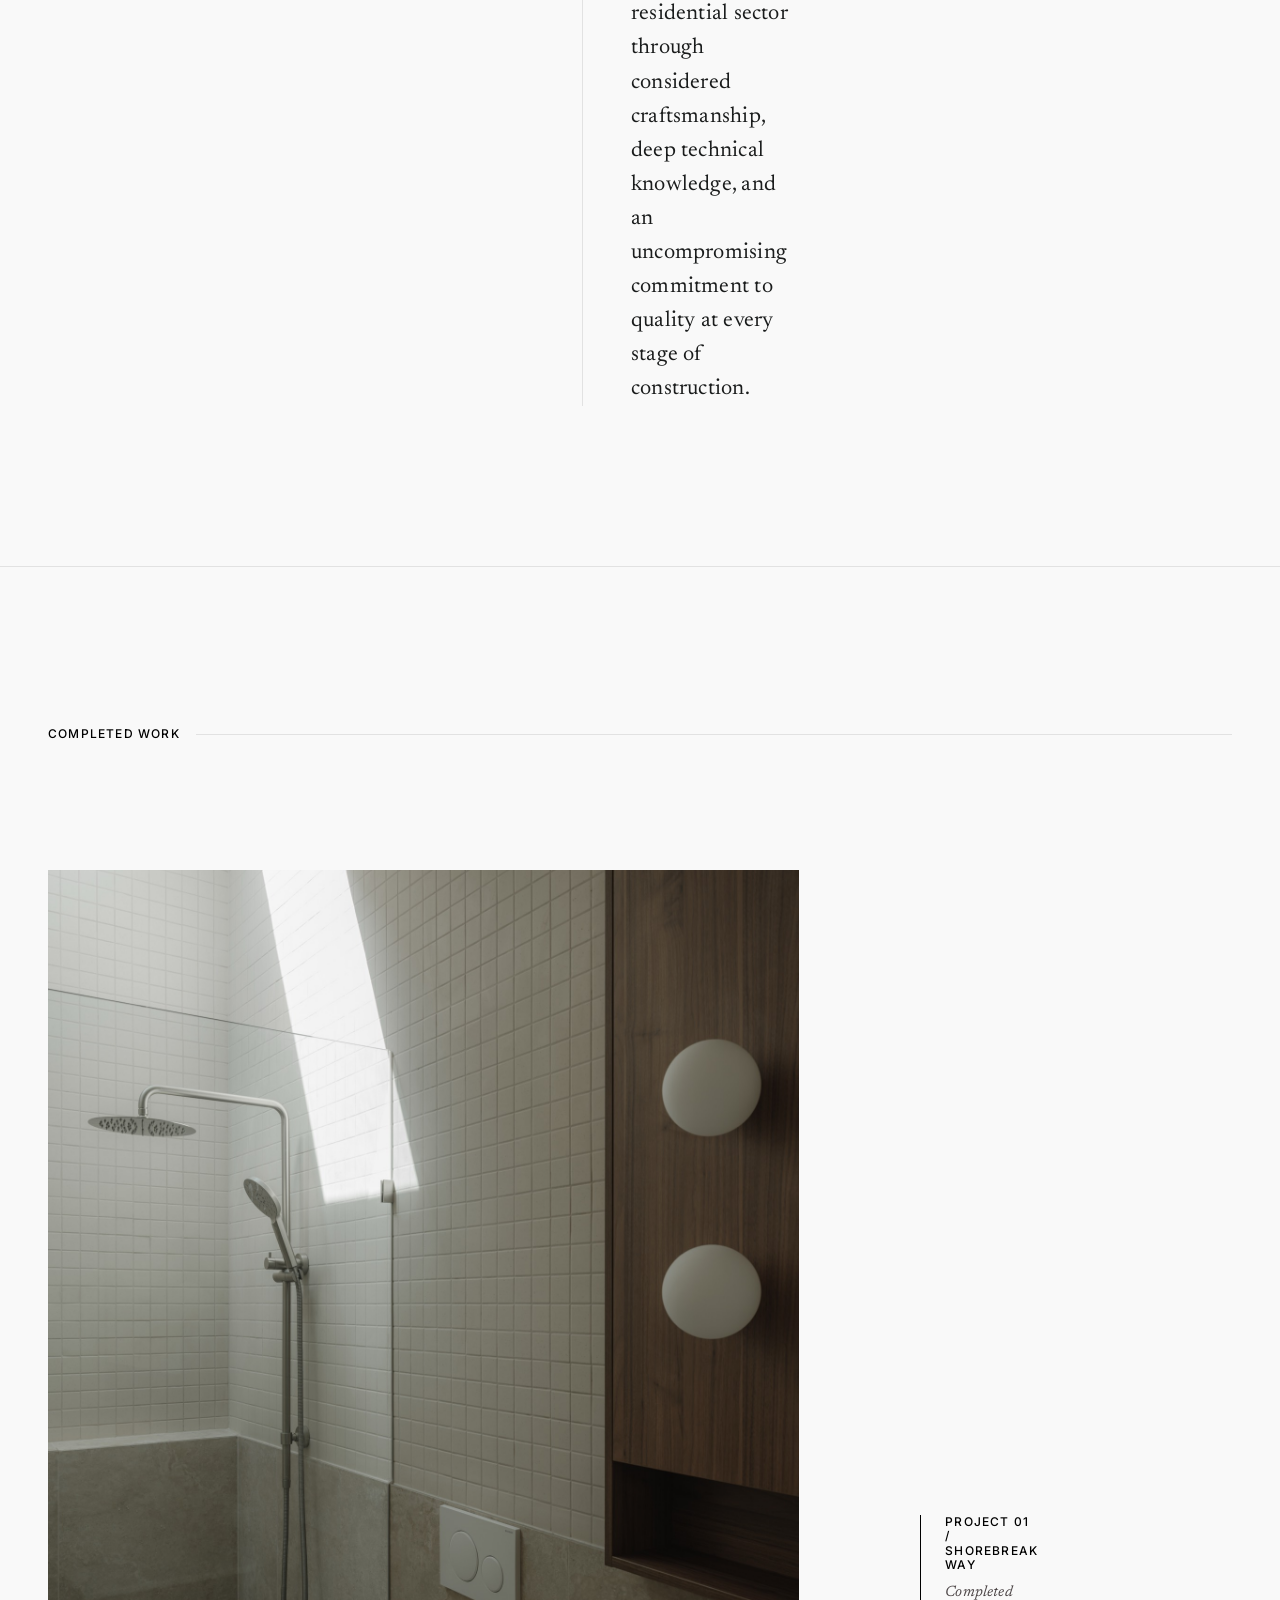
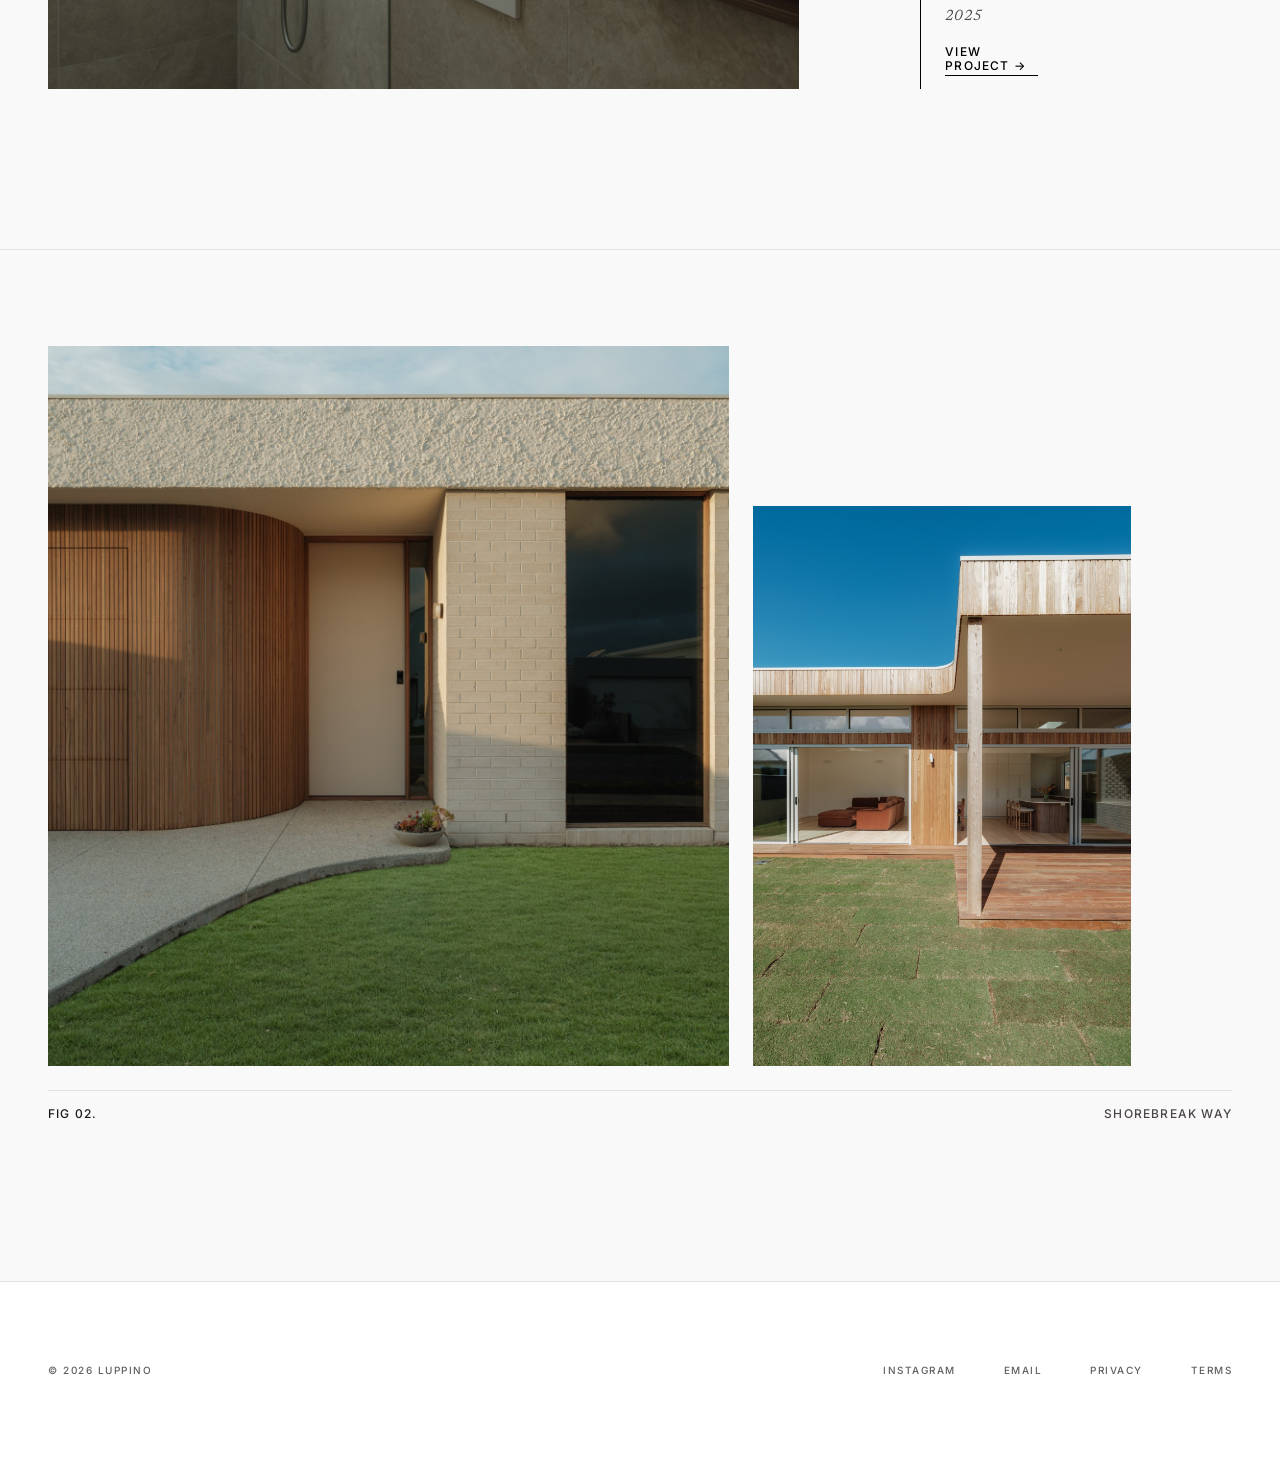
==== commit 03710028: "Site refinements: hero facade, Bellarine copy, Formspree contact form - Replace homepage hero with c" ====
--- a/site/index.html
+++ b/site/index.html
@@ -32,8 +32,11 @@
 
     <!-- Hero -->
     <section class="hero" style="padding-top: 160px;">
-      <div class="hero__frame hero__frame--branded">
-        <img class="hero__image hero__image--clean" src="images/hero.jpg" alt="LUPPINO — Shorebreak Way" />
+      <div class="hero__frame">
+        <img class="hero__image" src="images/shorebreak-facade.jpg" alt="LUPPINO — Shorebreak Way" />
+        <div class="hero__overlay">
+          <img class="hero__wordmark" src="images/logo.png" alt="LUPPINO" />
+        </div>
       </div>
       <div class="hero__caption">
         <span class="label-sm">Fig 01.</span>
@@ -48,12 +51,7 @@
           <h2 class="headline-lg mission__title">More than<br />a building</h2>
         </div>
         <div class="col-6 start-7 mission__copy">
-          <div class="mission__copy-cols body-md">
-            <p>We approach building as a physical manifestation of thought. Every structure is a rigorous inquiry into the relationship between mass, void, and human experience. The discipline demands an absolute rejection of the superfluous.</p>
-            <p>Our process is anchored in restraint. By limiting our material palette and focusing intensely on proportion and light, we construct spaces that possess a quiet, enduring authority. It is not merely construction; it is the deliberate shaping of silence.</p>
-            <p>The spaces we inhabit shape the internal dialogue of those within them. Therefore, our intent is always precision. We design environments that command attention through their austerity, serving as stoic backgrounds for the complexities of modern life.</p>
-            <p>This ideology extends from the sweeping urban gesture down to the one-millimetre reveal. Consistency across all scales is the hallmark of structural integrity. Here, the detail is not an ornament; it is the building itself.</p>
-          </div>
+          <p class="body-md mission__statement">Our goal is to build homes that set a new standard for the Bellarine and Geelong. We are focused on elevating the region's premium residential sector through considered craftsmanship, deep technical knowledge, and an uncompromising commitment to quality at every stage of construction.</p>
         </div>
       </div>
     </section>
@@ -90,7 +88,7 @@
       </div>
       <div class="closing__caption">
         <span class="label-sm">Fig 02.</span>
-        <span class="label-sm right">Shorebreak Way · Interior Studies</span>
+        <span class="label-sm right">Shorebreak Way</span>
       </div>
     </section>
 
--- a/site/css/styles.css
+++ b/site/css/styles.css
@@ -139,7 +139,7 @@
   background: transparent;
 }
 .nav__logo {
-  height: 22px;
+  height: 38px;
   width: auto;
   display: block;
   filter: invert(1);
@@ -265,7 +265,8 @@
   width: 50vw;
   max-width: 720px;
   height: auto;
-  filter: invert(1) brightness(2);
+  /* Logo file is already white on transparent — no filter needed. */
+  filter: drop-shadow(0 2px 16px rgba(0, 0, 0, 0.35));
 }
 .hero__tagline {
   margin-top: 32px;
@@ -308,6 +309,17 @@
   color: var(--on-surface-variant);
 }
 .mission__copy-cols p { break-inside: avoid; margin-bottom: 24px; }
+
+.mission__statement {
+  font-size: 22px;
+  line-height: 1.55;
+  color: var(--on-surface);
+  max-width: 580px;
+}
+
+@media (max-width: 800px) {
+  .mission__statement { font-size: 18px; }
+}
 
 /* ---------- Featured projects (homepage) ---------- */
 .featured {
@@ -663,6 +675,34 @@
   letter-spacing: 0.15em;
   text-transform: uppercase;
   color: var(--secondary);
+}
+
+/* Inline form banners. Stay hidden until JS removes the `hidden` attribute
+   after a successful submit (success) or a server error (error). */
+.form__success,
+.form__error {
+  margin-bottom: 48px;
+  padding: 32px 40px;
+  background: #ffffff;
+  border-top: var(--rule) solid var(--primary);
+  border-bottom: var(--rule) solid var(--primary);
+}
+.form__error {
+  border-color: var(--error, #ba1a1a);
+  color: var(--error, #ba1a1a);
+}
+.form__success .label-sm {
+  color: var(--secondary);
+  margin-bottom: 12px;
+  display: block;
+}
+.form__success .body-md { color: var(--primary); }
+
+/* Disabled submit while the form is in flight */
+.button[disabled] {
+  opacity: 0.5;
+  cursor: progress;
+  pointer-events: none;
 }
 
 /* =========================================================
@@ -894,6 +934,7 @@
   .nav { padding: 20px var(--content-margin); }
   .nav__list { gap: 20px; }
   .nav__link { font-size: 10px; letter-spacing: 0.15em; }
+  .nav__logo { height: 26px; }
 
   /* Collapse 12-col grids on mobile */
   .grid-12 > [class*="col-"] { grid-column: 1 / -1; }
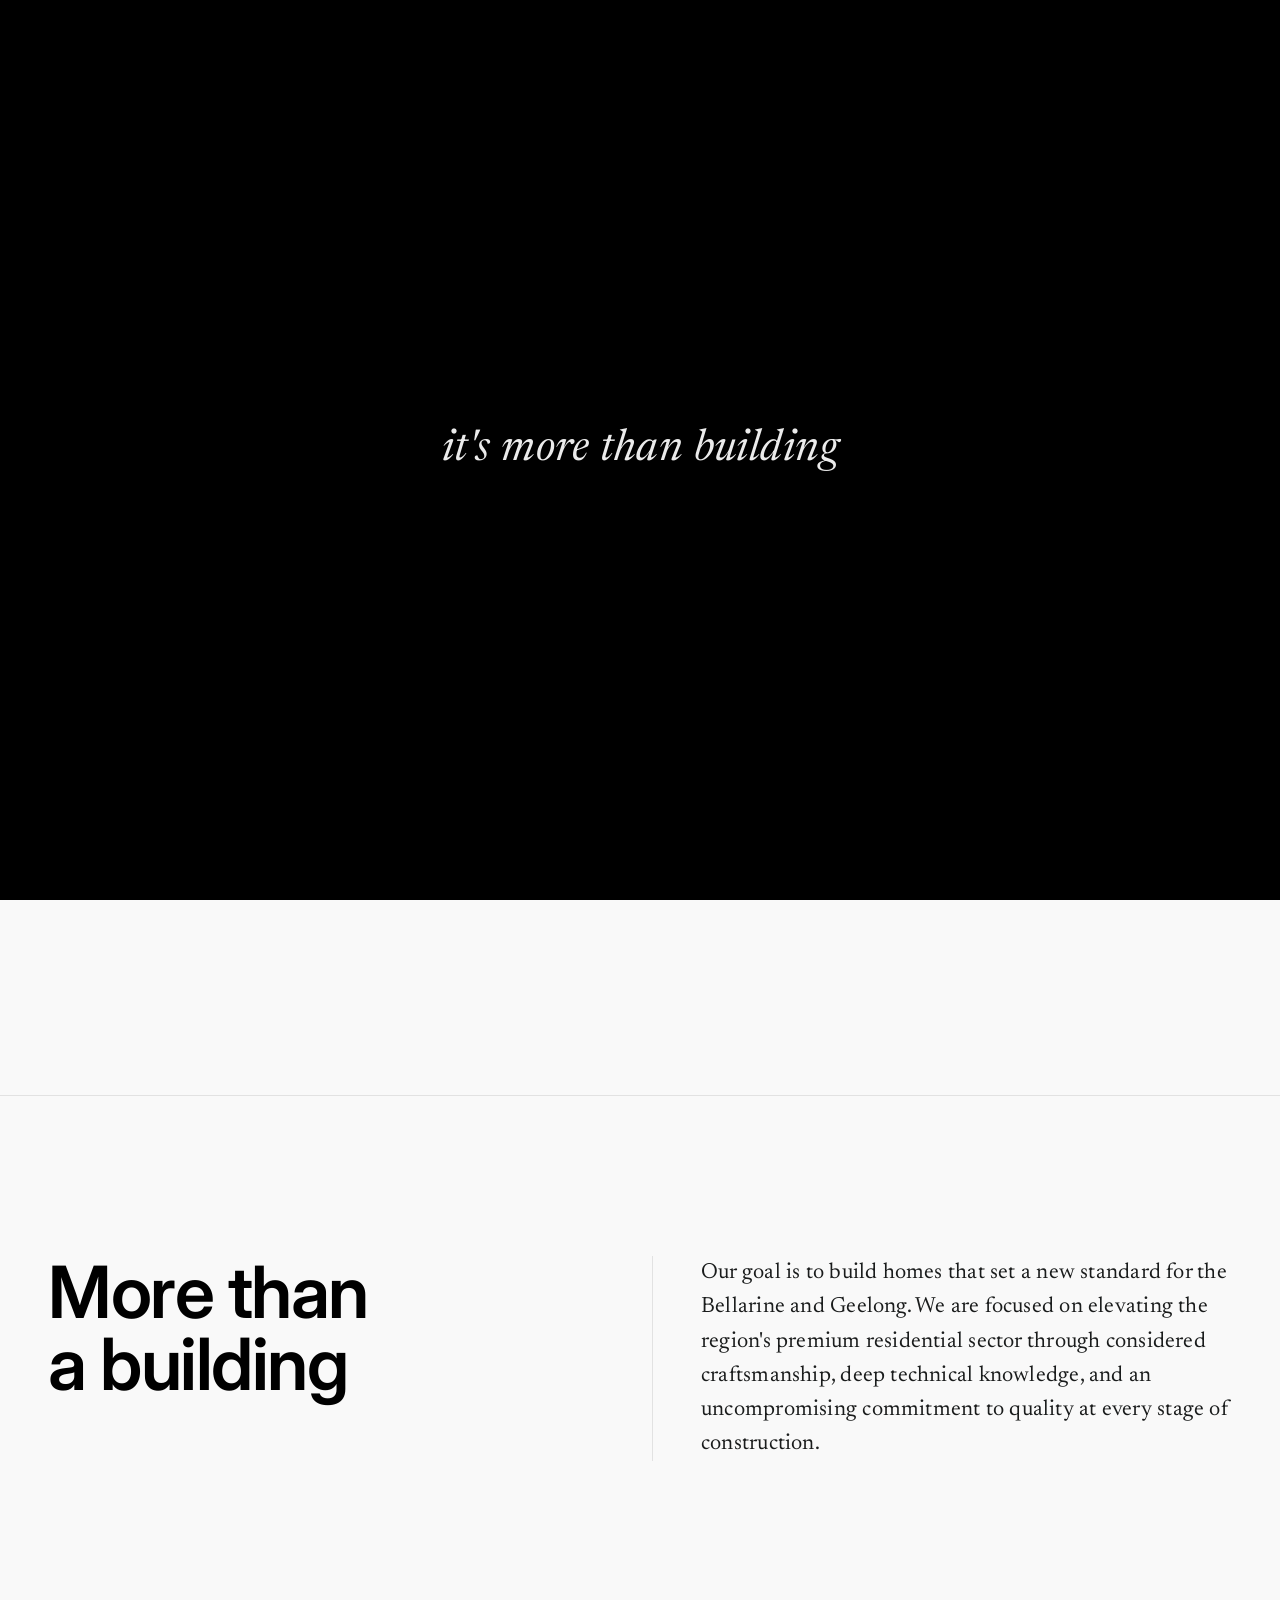
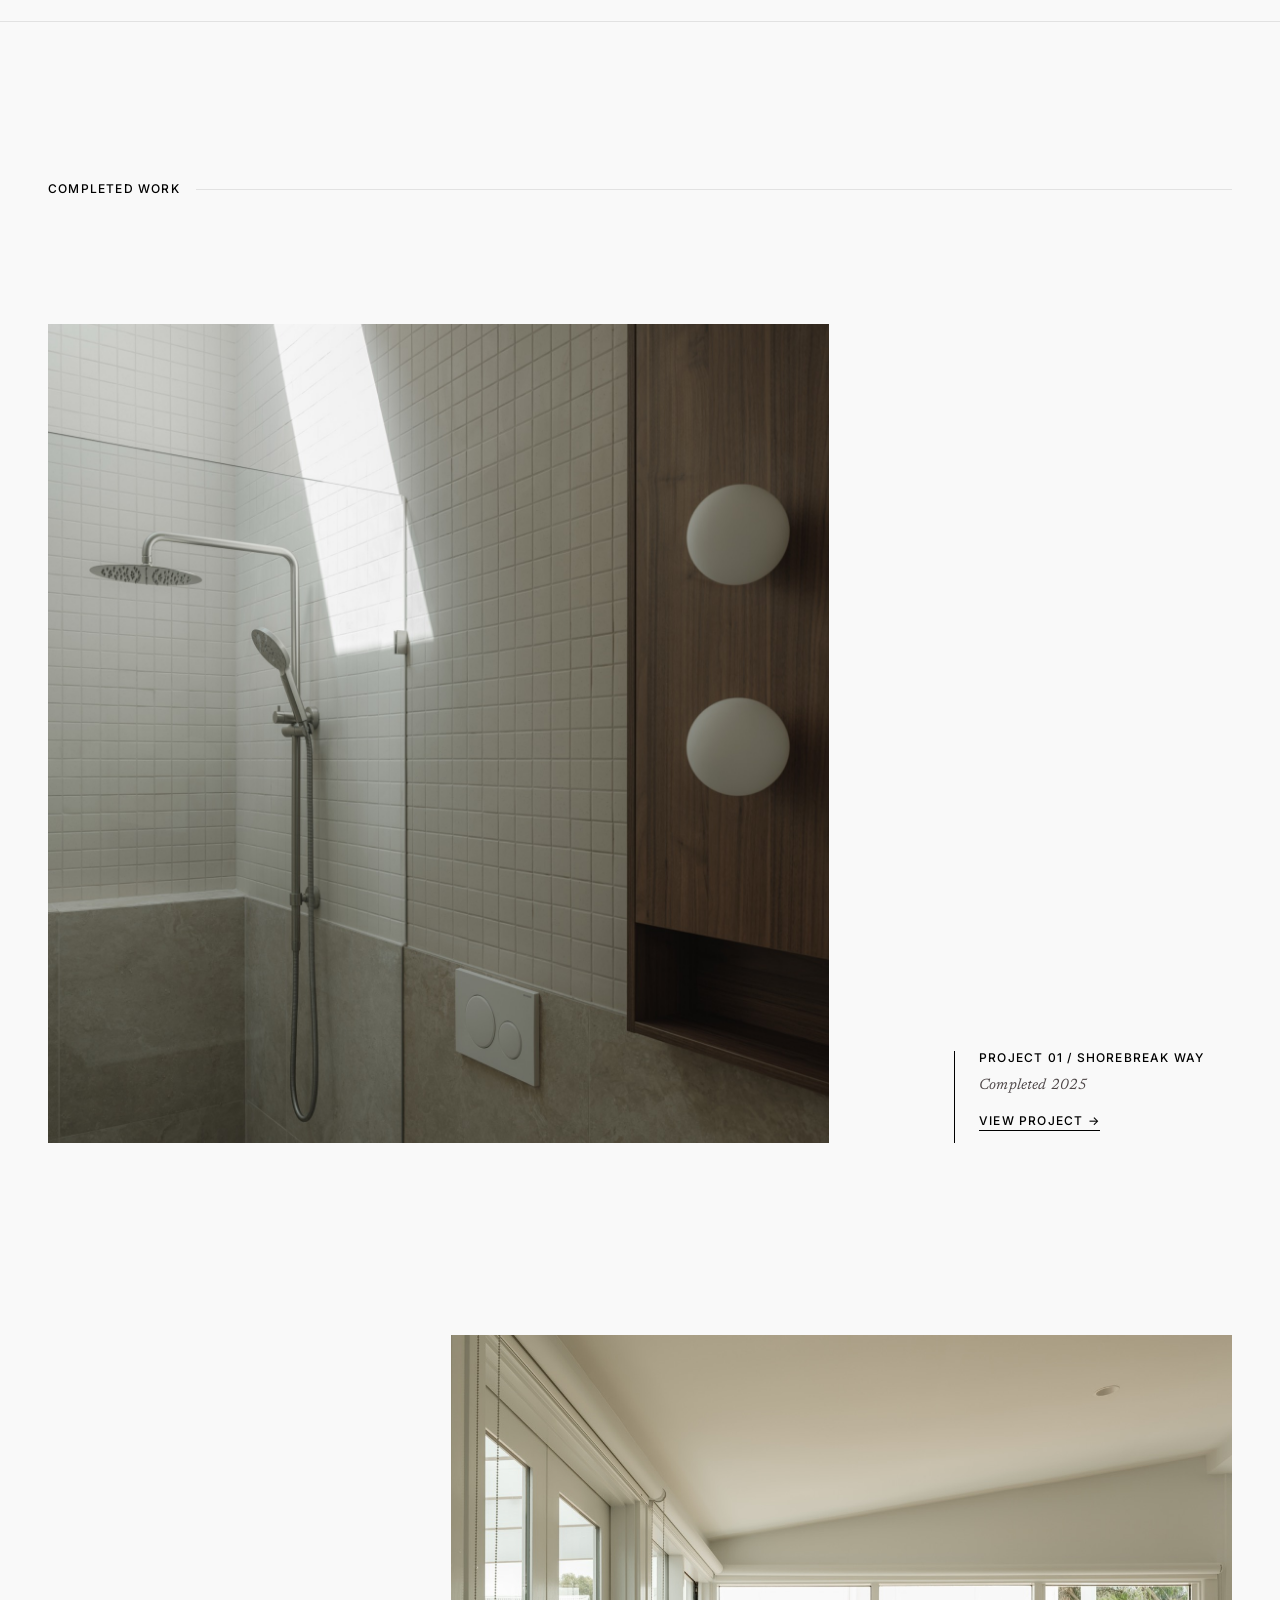
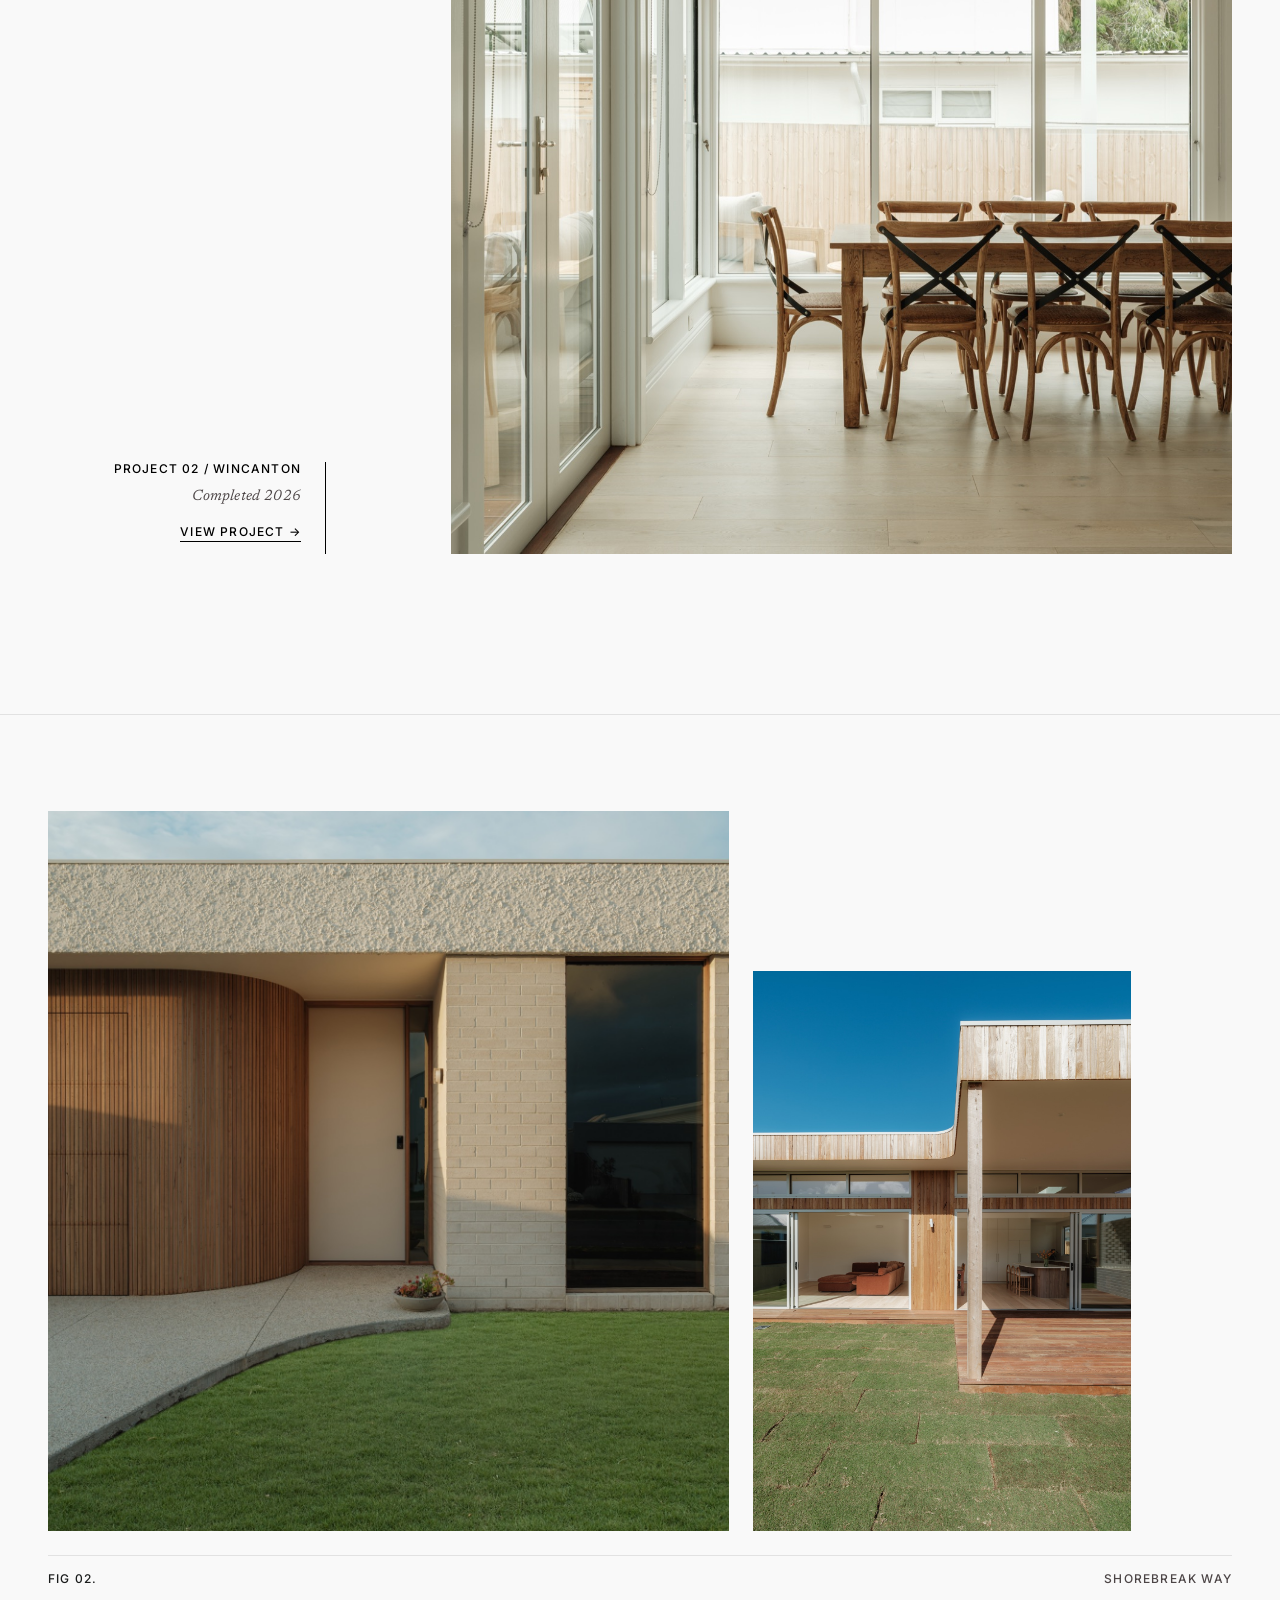
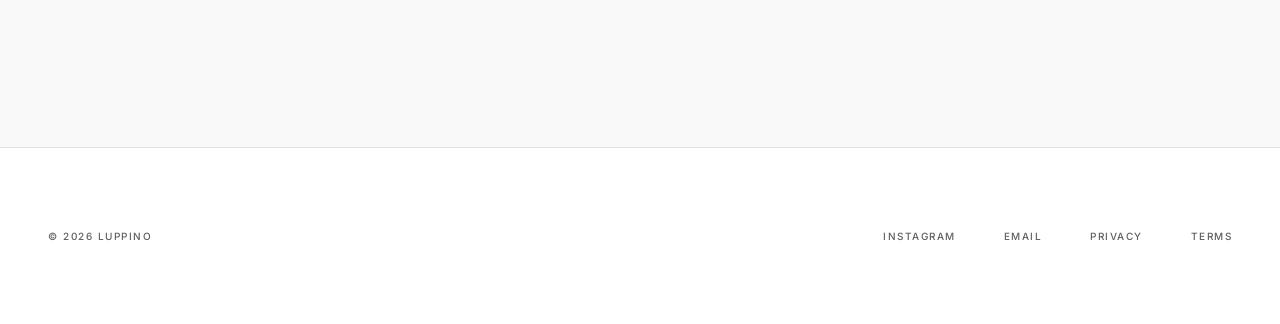
==== commit 243202d3: "Add About page, Wincanton project, and restructure Projects as index - New About page with Joe's bio" ====
--- a/site/index.html
+++ b/site/index.html
@@ -24,6 +24,7 @@
     <ul class="nav__list">
       <li><a class="nav__link is-active" href="index.html">Home</a></li>
       <li><a class="nav__link" href="projects.html">Projects</a></li>
+      <li><a class="nav__link" href="about.html">About</a></li>
       <li><a class="nav__link" href="contact.html">Contact</a></li>
     </ul>
   </nav>
@@ -66,12 +67,24 @@
       <!-- Shorebreak Way — image left, caption right -->
       <div class="grid-12 featured__row">
         <div class="col-8 featured__image-wrap featured__image-wrap--lg">
-          <a href="projects.html"><img src="images/project-04.jpg" alt="Shorebreak Way" /></a>
+          <a href="shorebreak.html"><img src="images/project-04.jpg" alt="Shorebreak Way" /></a>
         </div>
         <div class="col-3 start-10 featured__caption featured__caption--left">
           <h3 class="label-sm">Project 01 / Shorebreak Way</h3>
           <p>Completed 2025</p>
-          <a href="projects.html" class="featured__link label-sm">View Project →</a>
+          <a href="shorebreak.html" class="featured__link label-sm">View Project →</a>
+        </div>
+      </div>
+
+      <!-- Wincanton — caption left, image right -->
+      <div class="grid-12 featured__row">
+        <div class="col-3 featured__caption featured__caption--right">
+          <h3 class="label-sm">Project 02 / Wincanton</h3>
+          <p>Completed 2026</p>
+          <a href="wincanton.html" class="featured__link label-sm">View Project →</a>
+        </div>
+        <div class="col-8 start-5 featured__image-wrap featured__image-wrap--lg">
+          <a href="wincanton.html"><img src="images/wincanton-rear.jpg" alt="Wincanton" /></a>
         </div>
       </div>
     </section>
--- a/site/css/styles.css
+++ b/site/css/styles.css
@@ -107,15 +107,15 @@
   gap: var(--col-gap);
 }
 
-/* Convenient column helpers */
-.col-3 { grid-column: span 3; }
-.col-4 { grid-column: span 4; }
-.col-5 { grid-column: span 5; }
-.col-6 { grid-column: span 6; }
-.col-7 { grid-column: span 7; }
-.col-8 { grid-column: span 8; }
-.col-10 { grid-column: span 10; }
-.col-12 { grid-column: span 12; }
+/* Convenient column helpers — set grid-column-end so they compose with start-N */
+.col-3 { grid-column-end: span 3; }
+.col-4 { grid-column-end: span 4; }
+.col-5 { grid-column-end: span 5; }
+.col-6 { grid-column-end: span 6; }
+.col-7 { grid-column-end: span 7; }
+.col-8 { grid-column-end: span 8; }
+.col-10 { grid-column-end: span 10; }
+.col-12 { grid-column-end: span 12; }
 
 .start-2 { grid-column-start: 2; }
 .start-3 { grid-column-start: 3; }
@@ -343,6 +343,8 @@
 
 .featured__image-wrap--lg img { height: 819px; }
 .featured__image-wrap--md img { height: 614px; }
+.featured__image-wrap { display: block; }
+.featured__image-wrap a { display: block; width: 100%; }
 .featured__image-wrap img { width: 100%; object-fit: cover; }
 
 .featured__caption {
@@ -537,7 +539,8 @@
   grid-template-columns: repeat(12, 1fr);
   gap: 96px var(--col-gap);
 }
-.project { display: flex; flex-direction: column; }
+.project { display: flex; flex-direction: column; color: inherit; text-decoration: none; }
+a.project:hover { text-decoration: none; }
 .project__image {
   width: 100%;
   background: var(--surface-variant);
@@ -703,6 +706,58 @@
   opacity: 0.5;
   cursor: progress;
   pointer-events: none;
+}
+
+/* ---------- About page ---------- */
+.about {
+  padding: 40px var(--content-margin) var(--section-gap);
+}
+.about__grid {
+  align-items: start;
+}
+.about__portrait {
+  margin: 0;
+}
+.about__portrait img {
+  display: block;
+  width: 100%;
+  height: auto;
+}
+.about__copy {
+  padding-top: 8px;
+}
+.about__eyebrow {
+  display: block;
+  color: var(--secondary);
+  margin-bottom: 24px;
+}
+.about__name {
+  color: var(--primary);
+  margin-bottom: 8px;
+}
+.about__role {
+  color: var(--on-surface-variant);
+  margin-bottom: 32px;
+}
+.about__body p {
+  color: var(--on-surface);
+  margin-bottom: 20px;
+}
+.about__body p:last-child {
+  margin-bottom: 0;
+}
+
+.about-cta {
+  padding: 0 var(--content-margin) var(--section-gap);
+}
+.about-cta__row {
+  border-top: var(--rule) solid var(--surface-variant);
+  padding-top: 48px;
+  display: flex;
+  justify-content: space-between;
+  align-items: baseline;
+  gap: 24px;
+  flex-wrap: wrap;
 }
 
 /* =========================================================
@@ -978,4 +1033,7 @@
     margin-top: 32px;
   }
   .form__field { grid-column: span 12; }
-}
+
+  .about__copy { padding-top: 32px; }
+  .about__role { margin-bottom: 24px; }
+}
